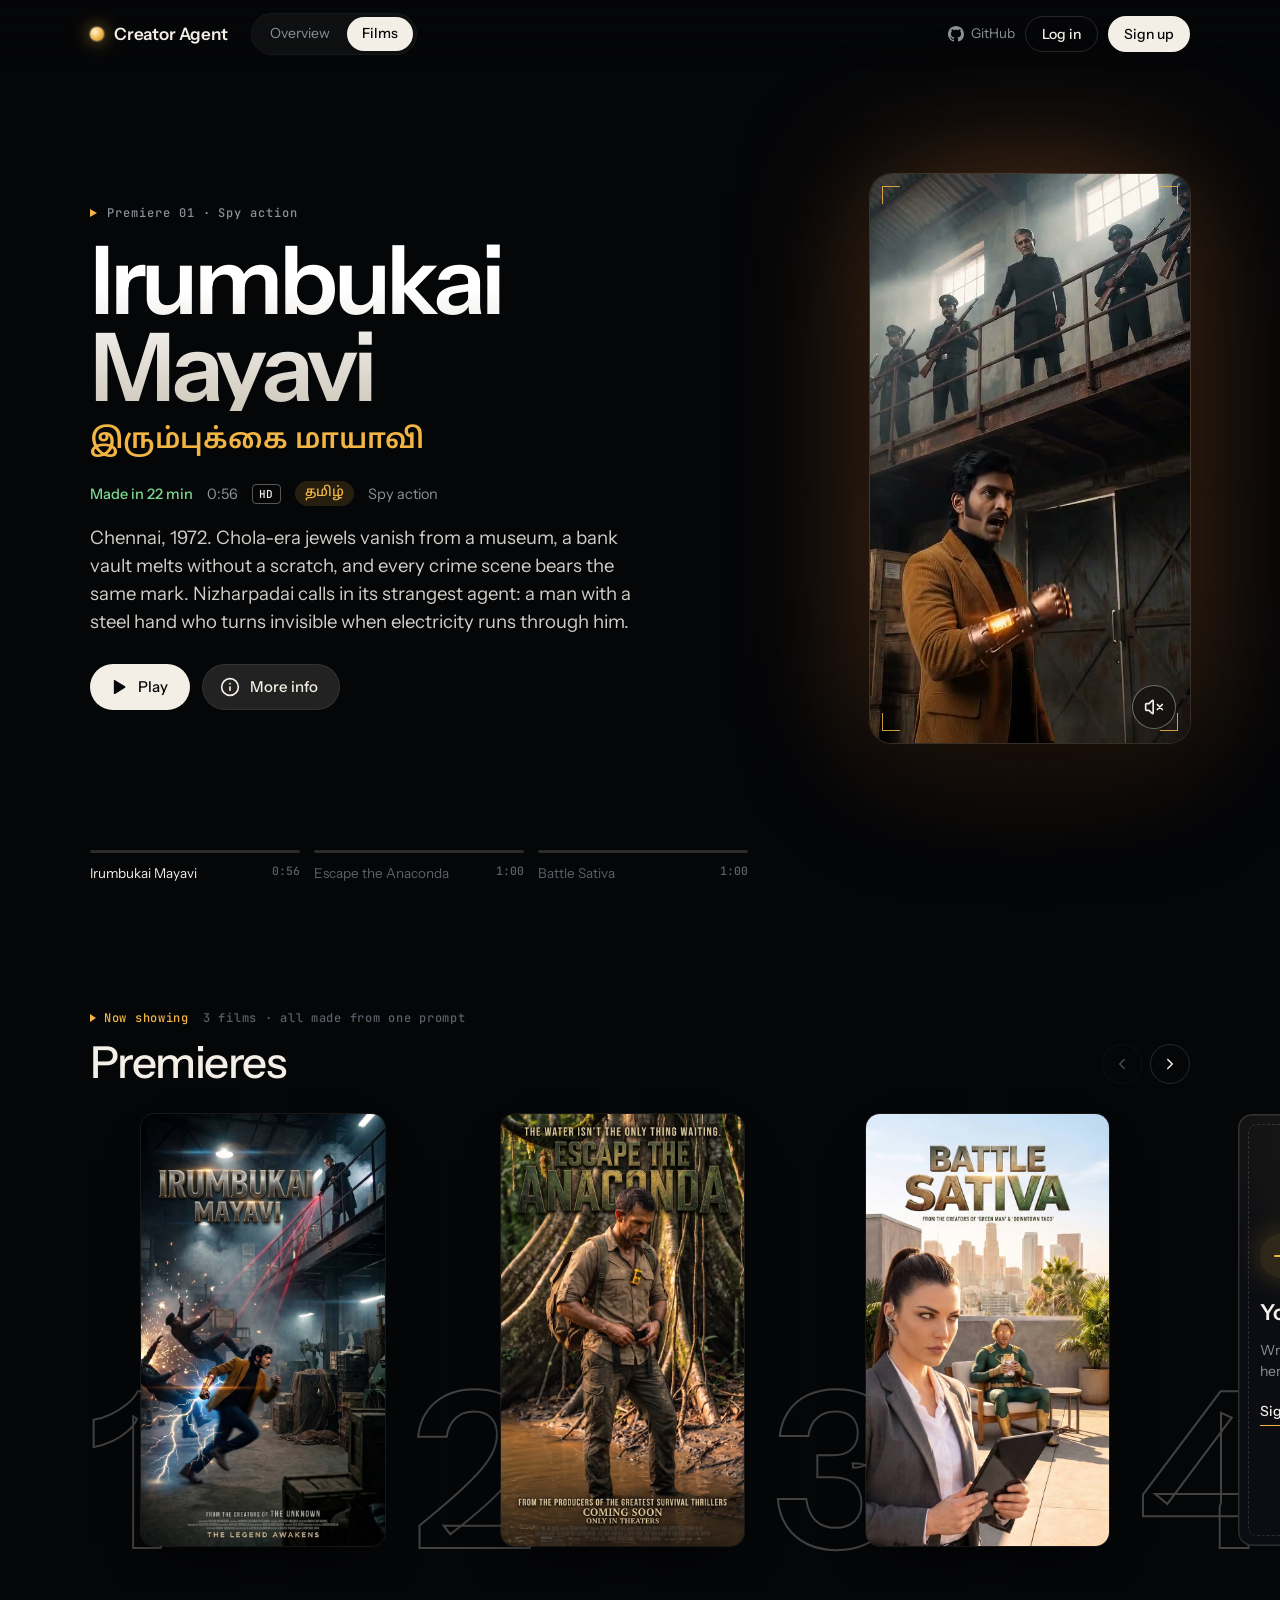
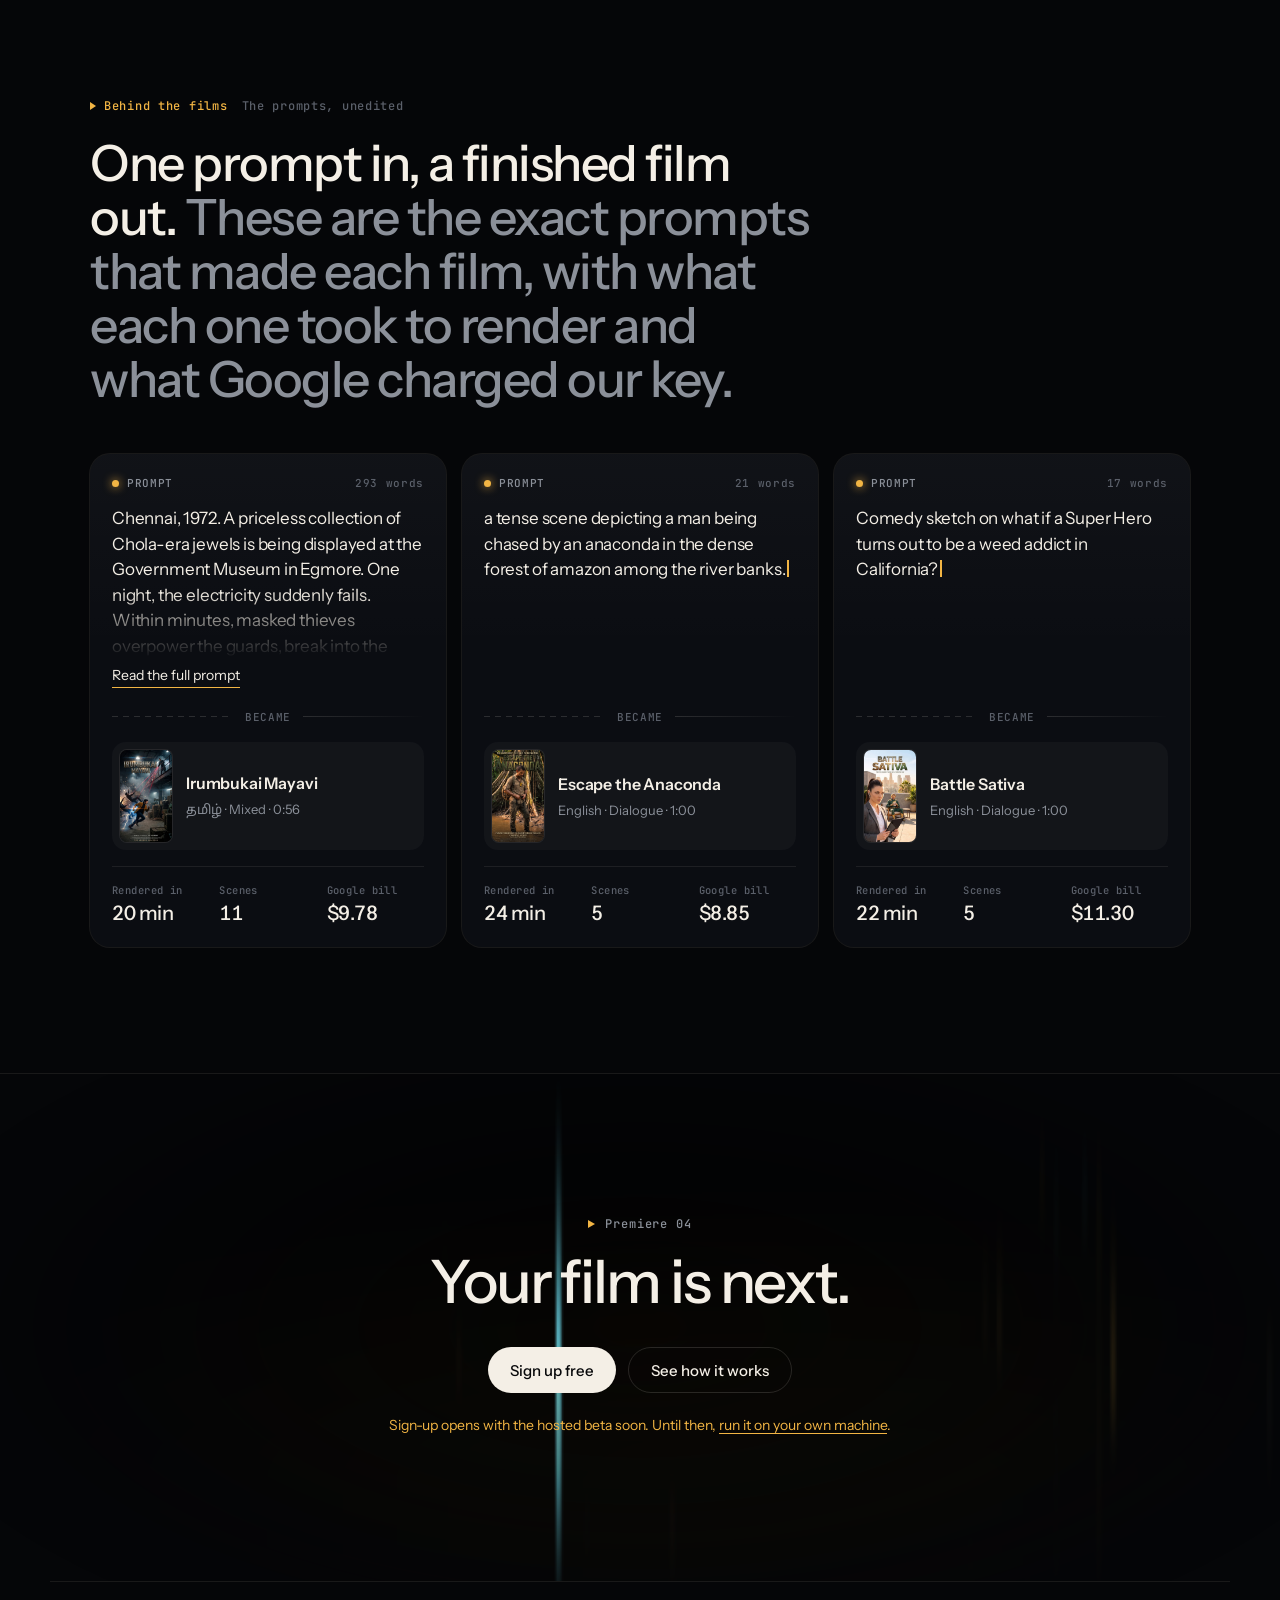
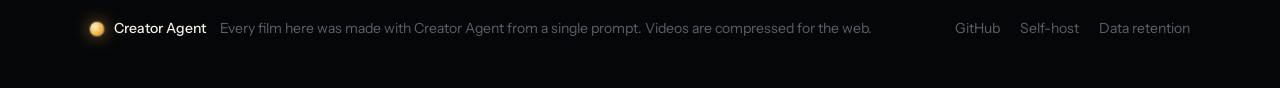
==== site/films.html @ b2d5338d "Homepage: Films tab showcasing three sample films A streaming-style films.html next to the overview," ====
<!doctype html>
<html lang="en">
<head>
  <meta charset="utf-8">
  <meta name="viewport" content="width=device-width, initial-scale=1">
  <title>Films · Creator Agent</title>
  <meta name="description" content="Short films made with Creator Agent: a Tamil spy action short, a superhero comedy and a survival thriller, each made from one prompt.">
  <meta property="og:title" content="Films made with Creator Agent">
  <meta property="og:description" content="Three vertical short films, each made from one prompt: spoken dialogue, an original score, in English or Tamil.">
  <meta property="og:image" content="films/og.jpg">
  <meta property="og:type" content="website">
  <meta name="twitter:card" content="summary_large_image">
  <meta name="theme-color" content="#050608">
  <link rel="icon" href="favicon.svg" type="image/svg+xml">
  <link rel="preconnect" href="https://fonts.googleapis.com">
  <link rel="preconnect" href="https://fonts.gstatic.com" crossorigin>
  <link href="https://fonts.googleapis.com/css2?family=Instrument+Sans:wght@400;500;600&family=JetBrains+Mono:wght@400;500&family=Noto+Sans+Tamil:wght@500;600&display=swap" rel="stylesheet">
  <link rel="preload" as="image" href="films/irumbukai-mayavi/frame.jpg">
  <link rel="stylesheet" href="styles.css">
  <link rel="stylesheet" href="films.css">
  <script src="config.js"></script>
  <script src="main.js" defer></script>
  <script src="films.js" defer></script>
</head>
<body class="is-films">
  <a class="skip" href="#main">Skip to content</a>

  <header class="nav" data-nav>
    <div class="nav__inner">
      <a class="brand" href="index.html" aria-label="Creator Agent home">
        <span class="brand__bulb" aria-hidden="true"></span>
        Creator Agent
      </a>
      <nav class="tabs" aria-label="Pages">
        <a href="index.html">Overview</a>
        <a href="films.html" aria-current="page">Films</a>
      </nav>
      <div class="nav__actions">
        <a class="star" href="https://github.com/Adithya-nat/creator-agent" data-star>
          <svg viewBox="0 0 16 16" aria-hidden="true"><path d="M8 0C3.58 0 0 3.58 0 8c0 3.54 2.29 6.53 5.47 7.59.4.07.55-.17.55-.38 0-.19-.01-.82-.01-1.49-2.01.37-2.53-.49-2.69-.94-.09-.23-.48-.94-.82-1.13-.28-.15-.68-.52-.01-.53.63-.01 1.08.58 1.23.82.72 1.21 1.87.87 2.33.66.07-.52.28-.87.51-1.07-1.78-.2-3.64-.89-3.64-3.95 0-.87.31-1.59.82-2.15-.08-.2-.36-1.02.08-2.12 0 0 .67-.21 2.2.82.64-.18 1.32-.27 2-.27s1.36.09 2 .27c1.53-1.04 2.2-.82 2.2-.82.44 1.1.16 1.92.08 2.12.51.56.82 1.27.82 2.15 0 3.07-1.87 3.75-3.65 3.95.29.25.54.73.54 1.48 0 1.07-.01 1.93-.01 2.2 0 .21.15.46.55.38A8.01 8.01 0 0 0 16 8c0-4.42-3.58-8-8-8Z"/></svg>
          <span data-star-count>GitHub</span>
        </a>
        <a class="btn btn--ghost btn--sm nav__signin" href="#" data-app-link="/login">Log in</a>
        <a class="btn btn--light btn--sm" href="#" data-app-link="/signup">Sign up</a>
      </div>
    </div>
  </header>

  <main id="main">
    <!-- Billboard: the featured film plays muted; the queue advances when it ends -->
    <h1 class="sr-only">Films made with Creator Agent</h1>
    <section class="bb" data-billboard aria-label="Featured film">
      <canvas class="bb__ambient" data-ambient aria-hidden="true"></canvas>
      <div class="bb__inner">
        <div class="bb__copy" data-bb-copy></div>
        <div class="bb__stage">
          <div class="bb__screen">
            <video class="bb__video" data-bb-video muted playsinline preload="auto" aria-hidden="true"></video>
            <button class="bb__hit" type="button" data-bb-open aria-label="Play the featured film"></button>
            <span class="gate__corner gate__corner--tl"></span><span class="gate__corner gate__corner--tr"></span>
            <span class="gate__corner gate__corner--bl"></span><span class="gate__corner gate__corner--br"></span>
            <button class="round bb__mute" type="button" data-bb-mute aria-label="Turn sound on"></button>
          </div>
        </div>
      </div>
      <div class="bb__queue" data-bb-queue role="tablist" aria-label="Featured films"></div>
    </section>

    <!-- Premieres: numbered poster row -->
    <section class="row" aria-labelledby="row-premieres">
      <div class="row__head">
        <p class="reel__mark"><span class="reel__no">Now showing</span><span class="reel__tc" data-film-count></span></p>
        <h2 class="row__title" id="row-premieres">Premieres</h2>
        <div class="row__nav">
          <button class="row__arrow" type="button" data-row-prev aria-label="Scroll back"></button>
          <button class="row__arrow" type="button" data-row-next aria-label="Scroll forward"></button>
        </div>
      </div>
      <ol class="row__track" data-row>
        <li class="slot slot--yours">
          <span class="slot__n" aria-hidden="true">4</span>
          <a class="card card--yours" href="#" data-app-link="/signup">
            <span class="yours__plus" aria-hidden="true"></span>
            <b>Your film</b>
            <span class="yours__line">Write one line. We'll premiere it here next.<span class="caret" aria-hidden="true"></span></span>
            <span class="yours__cta">Sign up free</span>
          </a>
        </li>
      </ol>
    </section>

    <!-- The prompt behind each film -->
    <section class="lines" aria-labelledby="lines-title">
      <div class="lines__head">
        <p class="reel__mark"><span class="reel__no">Behind the films</span><span class="reel__tc">The prompts, unedited</span></p>
        <h2 class="lit" id="lines-title" data-lit>One prompt in, a finished film out. <span>These are the exact prompts that made each film, with what each one took to render and what Google charged our key.</span></h2>
      </div>
      <div class="lines__grid" data-lines></div>
    </section>

    <section class="finale">
      <canvas class="finale__beam" data-beam="soft" aria-hidden="true"></canvas>
      <p class="cue finale__cue"><span class="cue__tri" aria-hidden="true"></span>Premiere 04</p>
      <h2>Your film is next.</h2>
      <div class="hero__ctas">
        <a class="btn btn--light" href="#" data-app-link="/signup">Sign up free</a>
        <a class="btn btn--ghost" href="index.html#how">See how it works</a>
      </div>
      <p class="hero__soon" id="beta-soon" data-soon hidden>Sign-up opens with the hosted beta soon. Until then, <a href="https://github.com/Adithya-nat/creator-agent#run-it-yourself">run it on your own machine</a>.</p>
    </section>

    <noscript>
      <ul class="noscript-films">
        <li><a href="films/irumbukai-mayavi/film.mp4">Irumbukai Mayavi (Tamil)</a></li>
        <li><a href="films/escape-the-anaconda/film.mp4">Escape the Anaconda</a></li>
        <li><a href="films/battle-sativa/film.mp4">Battle Sativa</a></li>
      </ul>
    </noscript>
  </main>

  <footer class="foot">
    <p><span class="brand__bulb" aria-hidden="true"></span>Creator Agent</p>
    <p>Every film here was made with Creator Agent from a single prompt. Videos are compressed for the web.</p>
    <nav aria-label="Footer"><a href="https://github.com/Adithya-nat/creator-agent">GitHub</a><a href="https://github.com/Adithya-nat/creator-agent/blob/main/DEPLOY.md">Self-host</a><a href="index.html#retention">Data retention</a></nav>
  </footer>

  <!-- More info -->
  <dialog class="info" data-info aria-labelledby="info-title">
    <button class="round info__close" type="button" data-info-close aria-label="Close"></button>
    <div class="info__media">
      <video class="info__video" data-info-video muted loop playsinline preload="none" aria-hidden="true"></video>
      <button class="round info__mute" type="button" data-info-mute aria-label="Turn sound on"></button>
    </div>
    <div class="info__body" data-info-body></div>
  </dialog>

  <!-- Theater -->
  <dialog class="theater" data-theater aria-label="Film player">
    <canvas class="theater__ambient" data-theater-ambient aria-hidden="true"></canvas>
    <video class="theater__video" data-theater-video playsinline preload="auto"></video>
    <div class="theater__flash" data-theater-flash aria-hidden="true"></div>
    <div class="theater__top">
      <button class="round round--ghost" type="button" data-theater-close aria-label="Back to films"></button>
      <p class="theater__name"><b data-theater-title></b><span data-theater-meta></span></p>
    </div>
    <div class="theater__bar">
      <div class="scrub" data-scrub>
        <div class="scrub__rail"><span class="scrub__buf" data-scrub-buf></span><span class="scrub__fill" data-scrub-fill></span><span class="scrub__knob" data-scrub-knob></span></div>
        <input class="scrub__input" data-scrub-input type="range" min="0" max="1000" step="1" value="0" aria-label="Seek">
      </div>
      <div class="theater__controls">
        <button class="ctl" type="button" data-ctl="play" aria-label="Pause"></button>
        <button class="ctl" type="button" data-ctl="back" aria-label="Back 10 seconds"></button>
        <button class="ctl" type="button" data-ctl="fwd" aria-label="Forward 10 seconds"></button>
        <button class="ctl" type="button" data-ctl="mute" aria-label="Mute"></button>
        <span class="theater__time" data-theater-time>0:00 / 0:00</span>
        <button class="ctl ctl--end" type="button" data-ctl="full" aria-label="Full screen"></button>
      </div>
    </div>
    <div class="next" data-next hidden>
      <p class="next__label">Up next in <span data-next-count>6</span></p>
      <button class="next__card" type="button" data-next-go>
        <img alt="" data-next-img>
        <span><b data-next-title></b><i data-next-meta></i></span>
      </button>
      <button class="next__cancel" type="button" data-next-cancel>Stay here</button>
    </div>
  </dialog>
</body>
</html>
---- site/styles.css ----
:root {
  --void: #050608;
  --void-2: #0b0d12;
  --celluloid: #f4efe6;
  --grain: #8b9099;
  --grain-2: #5b606a;
  --tungsten: #f2b544;
  --leak: #6ee7f9;
  --ok: #7bd88f;
  --hair: rgba(244, 239, 230, 0.08);
  --hair-2: rgba(244, 239, 230, 0.14);
  --sans: "Instrument Sans", system-ui, sans-serif;
  --mono: "JetBrains Mono", ui-monospace, monospace;
  --tamil: "Noto Sans Tamil", var(--sans);
  --wrap: 1180px;
  --gutter: clamp(16px, 4vw, 40px);
  --ease: cubic-bezier(0.2, 0, 0, 1);
  color-scheme: dark;
}

*, *::before, *::after { box-sizing: border-box; }
[hidden] { display: none !important; }
html { scroll-behavior: smooth; -webkit-text-size-adjust: 100%; }
body {
  margin: 0;
  background: var(--void);
  color: var(--celluloid);
  font: 400 16px/1.55 var(--sans);
  -webkit-font-smoothing: antialiased;
  overflow-x: hidden;
}
a { color: inherit; text-decoration: none; }
h1, h2, h3, p, ul, ol, dl, dd, figure { margin: 0; padding: 0; }
ul, ol { list-style: none; }
code { font: 0.9em var(--mono); color: var(--celluloid); }
.ta { font-family: var(--tamil); }
:focus-visible { outline: 2px solid var(--tungsten); outline-offset: 3px; border-radius: 6px; }

.sr-only { position: absolute; width: 1px; height: 1px; overflow: hidden; clip-path: inset(50%); white-space: nowrap; }
@view-transition { navigation: auto; }
::view-transition-old(root), ::view-transition-new(root) { animation-duration: 0.35s; }

.skip { position: absolute; left: -999px; top: 8px; z-index: 100; background: var(--celluloid); color: var(--void); padding: 8px 12px; border-radius: 8px; }
.skip:focus { left: 8px; }

/* ---------- ribbon + nav ---------- */
.ribbon {
  position: relative;
  overflow: hidden;
  border-bottom: 1px solid var(--hair);
  text-align: center;
  font-size: 13px;
  padding: 9px var(--gutter);
  color: var(--celluloid);
}
.ribbon__grain {
  position: absolute; inset: 0; z-index: -1; opacity: 0.55;
  background:
    radial-gradient(circle at 1px 1px, rgba(242, 181, 68, 0.55) 1px, transparent 1.2px) 0 0 / 6px 6px;
  mask-image: linear-gradient(90deg, black, transparent 22%, transparent 78%, black);
}
.ribbon a:hover { color: var(--tungsten); }

.nav { position: sticky; top: 0; z-index: 50; transition: background 0.3s var(--ease), border-color 0.3s; border-bottom: 1px solid transparent; }
.nav.is-scrolled { background: rgba(5, 6, 8, 0.72); backdrop-filter: blur(14px) saturate(1.4); border-color: var(--hair); }
.nav__inner { max-width: var(--wrap); margin: 0 auto; padding: 14px var(--gutter); display: flex; align-items: center; gap: 24px; }
.brand { white-space: nowrap; display: inline-flex; align-items: center; gap: 10px; font-weight: 600; letter-spacing: -0.01em; font-size: 17px; }
.brand__bulb {
  width: 14px; height: 14px; border-radius: 50%;
  background: radial-gradient(circle at 35% 35%, #fff4d6, var(--tungsten) 55%, #b9791c);
  box-shadow: 0 0 18px rgba(242, 181, 68, 0.75), 0 0 2px #fff;
  display: inline-block;
}
/* page tabs: Overview / Films */
.tabs { display: flex; gap: 2px; padding: 3px; border-radius: 999px; background: rgba(244, 239, 230, 0.04); box-shadow: 0 0 0 1px var(--hair); }
.tabs a { position: relative; display: inline-flex; align-items: center; gap: 7px; padding: 6px 15px; border-radius: 999px; font-size: 14px; color: var(--grain); transition: color 0.2s, background 0.2s; }
.tabs a:hover { color: var(--celluloid); }
.tabs a[aria-current="page"] { color: #07080a; background: var(--celluloid); font-weight: 500; view-transition-name: tab-current; }
.tabs__dot { width: 6px; height: 6px; border-radius: 50%; background: var(--tungsten); box-shadow: 0 0 8px var(--tungsten); animation: pulse 2.2s var(--ease) infinite; }
::view-transition-group(tab-current) { animation-duration: 0.45s; animation-timing-function: var(--ease); }
@media (max-width: 719px) {
  .nav__inner { flex-wrap: wrap; row-gap: 10px; }
  .tabs { order: 3; width: 100%; }
  .tabs a { flex: 1; justify-content: center; }
}
.nav__links { display: none; gap: 26px; font-size: 14.5px; color: var(--grain); }
.nav__links a:hover { color: var(--celluloid); }
.nav__actions { margin-left: auto; display: flex; align-items: center; gap: 10px; }
.star { display: none; align-items: center; gap: 7px; font-size: 13.5px; color: var(--grain); }
.star svg { width: 16px; height: 16px; fill: currentColor; }
.star:hover { color: var(--celluloid); }


.btn {
  display: inline-flex; align-items: center; justify-content: center;
  min-height: 46px; padding: 0 22px; border-radius: 999px;
  font: 500 15px var(--sans); white-space: nowrap;
  transition: transform 0.15s var(--ease), background 0.2s, border-color 0.2s, color 0.2s;
}
.btn:active { transform: scale(0.97); }
.btn--sm { min-height: 36px; padding: 0 16px; font-size: 14px; }
.btn--light { background: var(--celluloid); color: #07080a; }
.btn--light:hover { background: #fff; }
.nav .nav__signin { border-color: transparent; padding: 0 10px; }
.btn--ghost { border: 1px solid var(--hair-2); color: var(--celluloid); }
.btn--ghost:hover { border-color: rgba(244, 239, 230, 0.35); background: rgba(244, 239, 230, 0.04); }

/* ---------- hero ---------- */
.hero { position: relative; isolation: isolate; overflow: hidden; }
.hero__beam, .finale__beam { position: absolute; inset: 0; width: 100%; height: 100%; z-index: -1; display: block; }
.hero__beam { mask-image: linear-gradient(to bottom, black 70%, transparent); }
.hero__inner {
  max-width: var(--wrap); margin: 0 auto;
  padding: clamp(56px, 12vh, 140px) var(--gutter) clamp(56px, 10vh, 110px);
  display: grid; gap: 56px; align-items: center;
}
.cue { display: flex; align-items: center; gap: 10px; font: 500 12px/1 var(--mono); letter-spacing: 0.08em; color: var(--grain); }
.cue__tri { width: 0; height: 0; border-left: 7px solid var(--tungsten); border-top: 4.5px solid transparent; border-bottom: 4.5px solid transparent; }
.hero__title {
  margin-top: 22px;
  font-weight: 500;
  font-size: clamp(38px, 6.2vw, 74px);
  line-height: 1.02;
  letter-spacing: -0.035em;
  max-width: 15ch;
  text-wrap: balance;
}
.hero__title .dim {
  display: block; margin-top: 18px;
  font-size: clamp(18px, 1.9vw, 23px); line-height: 1.4; letter-spacing: -0.01em;
  color: var(--grain); max-width: 46ch; font-weight: 400; text-wrap: pretty;
}
.hero__ctas { margin-top: 34px; display: flex; flex-wrap: wrap; gap: 12px; }
.hero__meta { margin-top: 26px; font-size: 14px; color: var(--grain-2); }
.hero__soon { margin-top: 10px; font-size: 14px; color: var(--tungsten); scroll-margin-top: 140px; border-radius: 8px; }
.hero__soon a { text-decoration: underline; text-underline-offset: 3px; }
.hero__soon.flash { animation: flash 1.6s var(--ease); }
@keyframes flash { 0%, 40% { background: rgba(242, 181, 68, 0.16); box-shadow: 0 0 0 6px rgba(242, 181, 68, 0.16); } 100% { background: transparent; box-shadow: 0 0 0 6px transparent; } }

/* the gate: a 9:16 projector aperture */
.gate { justify-self: center; width: min(300px, 78vw); }
.gate__frame {
  position: relative; aspect-ratio: 9 / 16;
  border-radius: 22px;
  background: linear-gradient(180deg, rgba(11, 13, 18, 0.65), rgba(5, 6, 8, 0.92));
  box-shadow: 0 0 0 1px var(--hair-2), 0 40px 120px -30px rgba(242, 181, 68, 0.35), inset 0 0 60px rgba(110, 231, 249, 0.04);
  backdrop-filter: blur(6px);
  overflow: hidden;
}
.gate__corner { position: absolute; width: 18px; height: 18px; border-color: var(--tungsten); border-style: solid; opacity: 0.85; }
.gate__corner--tl { top: 12px; left: 12px; border-width: 1.5px 0 0 1.5px; }
.gate__corner--tr { top: 12px; right: 12px; border-width: 1.5px 1.5px 0 0; }
.gate__corner--bl { bottom: 12px; left: 12px; border-width: 0 0 1.5px 1.5px; }
.gate__corner--br { bottom: 12px; right: 12px; border-width: 0 1.5px 1.5px 0; }
.gate__hud { position: absolute; top: 18px; left: 0; right: 0; display: flex; justify-content: center; align-items: center; gap: 8px; font: 500 11px var(--mono); color: var(--grain); letter-spacing: 0.04em; }
.rec { width: 7px; height: 7px; border-radius: 50%; background: #ff5a5a; box-shadow: 0 0 10px #ff5a5a; animation: blink 1.4s steps(2) infinite; }
.gate__screen { position: absolute; inset: 52px 22px 26px; }
.gate__step { position: absolute; inset: 0; opacity: 0; transform: translateY(8px); transition: opacity 0.6s var(--ease), transform 0.6s var(--ease); pointer-events: none; }
.gate__step.is-on { opacity: 1; transform: none; }
.gate__label { font: 500 11px var(--mono); color: var(--grain-2); letter-spacing: 0.06em; }
.gate__prompt { margin-top: 12px; font-size: 22px; line-height: 1.25; letter-spacing: -0.02em; min-height: 4em; }
.caret { display: inline-block; width: 2px; height: 1em; background: var(--tungsten); vertical-align: -0.12em; margin-left: 2px; animation: blink 1s steps(2) infinite; }
.gate__step--crew { display: flex; flex-direction: column; justify-content: center; gap: 14px; }
.gate__step--crew li {
  display: flex; align-items: center; gap: 12px; font-size: 15px; color: var(--grain-2);
  transition: color 0.4s;
}
.gate__step--crew li::before {
  content: ""; width: 16px; height: 16px; border-radius: 50%; flex: none;
  border: 1.5px solid var(--grain-2); transition: all 0.35s var(--ease);
}
.gate__step--crew li.is-run { color: var(--celluloid); }
.gate__step--crew li.is-run::before { border-color: var(--tungsten); border-top-color: transparent; animation: spin 0.9s linear infinite; }
.gate__step--crew li.is-done { color: var(--grain); }
.gate__step--crew li.is-done::before { background: var(--ok); border-color: var(--ok); box-shadow: inset 0 0 0 3px #0b0d12; }
.gate__step--crew li span { font: 500 11px var(--mono); color: var(--tungsten); }
.gate__step--ready { display: flex; flex-direction: column; justify-content: flex-end; }
.play { position: absolute; top: 34%; left: 50%; translate: -50% -50%; width: 64px; height: 64px; border-radius: 50%; background: rgba(244, 239, 230, 0.1); box-shadow: 0 0 0 1px var(--hair-2), 0 0 50px rgba(242, 181, 68, 0.35); display: grid; place-items: center; }
.play span { width: 0; height: 0; border-left: 16px solid var(--celluloid); border-top: 10px solid transparent; border-bottom: 10px solid transparent; margin-left: 4px; }
.gate__title { font-size: 19px; font-weight: 500; letter-spacing: -0.02em; }
.gate__sub { font: 500 11px var(--mono); color: var(--ok); margin-top: 6px; }
.gate__line { margin-top: 16px; padding: 8px 10px; border-radius: 10px; background: rgba(0, 0, 0, 0.45); font-size: 13px; color: var(--celluloid); }
.gate__line b { color: var(--tungsten); font-weight: 600; margin-right: 6px; }
.gate__cap { margin-top: 16px; text-align: center; font-size: 13px; color: var(--grain-2); }

/* ---------- ticker ---------- */
.ticker { border-block: 1px solid var(--hair); overflow: hidden; mask-image: linear-gradient(90deg, transparent, black 10%, black 90%, transparent); }
.ticker__track { display: flex; width: max-content; gap: 56px; padding: 22px 28px; animation: marquee 48s linear infinite; }
.ticker__track span { font-size: 17px; color: var(--grain); white-space: nowrap; letter-spacing: -0.01em; }
.ticker__track span::before { content: ""; display: inline-block; width: 6px; height: 6px; margin-right: 18px; border-radius: 50%; background: var(--grain-2); vertical-align: middle; }
.ticker:hover .ticker__track { animation-play-state: paused; }

/* ---------- reels ---------- */
.reel { max-width: var(--wrap); margin: 0 auto; padding: clamp(80px, 14vh, 150px) var(--gutter) 0; }
.reel__mark { display: flex; align-items: baseline; gap: 14px; font: 500 12px var(--mono); letter-spacing: 0.06em; }
.reel__no { color: var(--tungsten); }
.reel__no::before { content: ""; display: inline-block; margin-right: 8px; border-left: 6px solid var(--tungsten); border-top: 4px solid transparent; border-bottom: 4px solid transparent; }
.reel__tc { color: var(--grain-2); }
.lit {
  margin-top: 22px;
  font-weight: 500; font-size: clamp(30px, 4.2vw, 50px); line-height: 1.08; letter-spacing: -0.03em;
  max-width: 24ch; text-wrap: balance;
}
.lit > span { color: #3f434b; }
.lit .w { transition: color 0.5s var(--ease); }
.lit .w.on { color: var(--grain); }
.reel--split { display: grid; gap: 56px; align-items: center; }

/* shots: a horizontal strip on desktop, a swipe row on phones */
.shots {
  margin-top: 56px; display: grid; grid-auto-flow: column; grid-auto-columns: minmax(260px, 78%);
  gap: 14px; overflow-x: auto; scroll-snap-type: x mandatory; padding-bottom: 8px;
  scrollbar-width: none;
}
.shots::-webkit-scrollbar { display: none; }
.shot { scroll-snap-align: start; display: flex; flex-direction: column; }
.shot h3 { font-size: 17px; font-weight: 500; letter-spacing: -0.01em; display: flex; gap: 10px; align-items: baseline; }
.shot__n { font: 500 11px var(--mono); color: var(--grain-2); }
.shot > p { margin-top: 8px; font-size: 14.5px; color: var(--grain); min-height: 4.6em; }
.pane {
  margin-top: 18px; position: relative; flex: 1; min-height: 220px;
  border-radius: 14px; background: var(--void-2); box-shadow: 0 0 0 1px var(--hair);
  padding: 18px; overflow: hidden; font-size: 13px;
}
.pane::after { content: ""; position: absolute; inset: 0; pointer-events: none; background: linear-gradient(180deg, transparent 60%, rgba(5, 6, 8, 0.5)); }
.pane--brief dl { display: grid; gap: 14px; }
.pane--brief dt { font: 500 10.5px var(--mono); color: var(--grain-2); letter-spacing: 0.06em; }
.pane--brief dd { margin-top: 4px; color: var(--celluloid); min-height: 1.4em; }
.pane--brief dd.typing::after { content: ""; display: inline-block; width: 1.5px; height: 1em; background: var(--tungsten); vertical-align: -0.15em; margin-left: 2px; animation: blink 1s steps(2) infinite; }
.pane--script { display: flex; flex-direction: column; gap: 12px; }
.ln { opacity: 0; transform: translateY(6px); transition: opacity 0.5s var(--ease), transform 0.5s var(--ease); line-height: 1.45; }
.ln b { display: block; font: 500 10.5px var(--mono); color: var(--tungsten); letter-spacing: 0.05em; margin-bottom: 2px; }
.ln.ta b { font-family: var(--tamil); letter-spacing: 0; }
.ln.on { opacity: 1; transform: none; }
.pane--cast { display: grid; gap: 10px; }
.chip-card {
  display: grid; grid-template-columns: 34px 1fr; grid-template-rows: auto auto; column-gap: 12px; align-items: center;
  padding: 10px; border-radius: 12px; background: rgba(244, 239, 230, 0.03); box-shadow: 0 0 0 1px var(--hair);
  opacity: 0; transform: translateX(-14px) rotate(-2deg);
  transition: opacity 0.5s var(--ease) calc(var(--d) * 0.18s), transform 0.6s var(--ease) calc(var(--d) * 0.18s);
}
.is-live .chip-card { opacity: 1; transform: none; }
.chip-card .mono { grid-row: span 2; width: 34px; height: 34px; border-radius: 10px; display: grid; place-items: center; font-weight: 600; color: var(--void); background: linear-gradient(135deg, var(--tungsten), #ffdca0); }
.chip-card:nth-child(2) .mono { background: linear-gradient(135deg, var(--leak), #c9f6ff); }
.chip-card:nth-child(3) .mono { background: linear-gradient(135deg, #b9bec8, #f4efe6); }
.chip-card b { font-weight: 500; }
.chip-card i { font-style: normal; font-size: 12px; color: var(--grain); }
.pane__status { display: flex; align-items: center; gap: 8px; font: 500 11px var(--mono); color: var(--grain); }
.dot { width: 7px; height: 7px; border-radius: 50%; background: var(--tungsten); box-shadow: 0 0 10px var(--tungsten); animation: blink 1.2s steps(2) infinite; }
.cells { margin-top: 14px; display: grid; grid-template-columns: repeat(8, 1fr); gap: 4px; }
.cells i { aspect-ratio: 9 / 16; border-radius: 2px; background: rgba(244, 239, 230, 0.06); transition: background 0.35s; }
.cells i.on { background: color-mix(in oklab, var(--tungsten) 75%, transparent); box-shadow: 0 0 8px rgba(242, 181, 68, 0.35); }
.cells i.on:nth-child(3n) { background: color-mix(in oklab, var(--leak) 60%, transparent); box-shadow: 0 0 8px rgba(110, 231, 249, 0.3); }
.pane--cut { display: flex; flex-direction: column; justify-content: center; gap: 18px; }
.wave { height: 90px; display: flex; align-items: center; gap: 3px; }
.wave i { flex: 1; border-radius: 2px; background: linear-gradient(to top, var(--tungsten), #ffe2a8); height: 20%; transform-origin: center; animation: wave 1.6s ease-in-out infinite; animation-play-state: paused; animation-delay: calc(var(--i) * -0.09s); }
.is-live .wave i { animation-play-state: running; }
.timeline { position: relative; height: 26px; border-radius: 6px; background: repeating-linear-gradient(90deg, rgba(244, 239, 230, 0.07) 0 30%, rgba(110, 231, 249, 0.12) 30% 31%, rgba(244, 239, 230, 0.05) 31% 64%, rgba(110, 231, 249, 0.12) 64% 65%, rgba(244, 239, 230, 0.08) 65%); }
.timeline .cut { position: absolute; top: -4px; bottom: -4px; left: var(--x); width: 1.5px; background: var(--leak); }
.timeline .head { position: absolute; top: -8px; bottom: -8px; width: 2px; background: var(--celluloid); box-shadow: 0 0 10px #fff; left: 0; animation: playhead 5s linear infinite; animation-play-state: paused; }
.is-live .timeline .head { animation-play-state: running; }

.facts { margin-top: 30px; display: grid; gap: 14px; max-width: 52ch; color: var(--grain); }
.facts li { padding-left: 18px; position: relative; }
.facts li::before { content: ""; position: absolute; left: 0; top: 0.62em; width: 6px; height: 6px; border-radius: 50%; background: var(--tungsten); }
.facts b { color: var(--celluloid); font-weight: 500; }
.link { display: inline-block; margin-top: 26px; color: var(--celluloid); border-bottom: 1px solid var(--tungsten); padding-bottom: 2px; }
.link:hover { color: var(--tungsten); }

.keybox {
  border-radius: 20px; padding: 26px; background: var(--void-2);
  box-shadow: 0 0 0 1px var(--hair-2), 0 30px 90px -40px rgba(110, 231, 249, 0.35);
}
.keybox__title { font-weight: 500; }
.keybox__field { margin-top: 16px; height: 48px; border-radius: 999px; border: 1px solid var(--hair-2); display: flex; align-items: center; padding: 0 18px; font: 14px var(--mono); color: var(--celluloid); overflow: hidden; white-space: nowrap; }
.keybox__lock { margin-top: 14px; display: flex; align-items: center; gap: 10px; font-size: 14px; color: var(--grain); }
.lock { position: relative; width: 14px; height: 11px; border-radius: 3px; background: var(--grain-2); transition: background 0.3s; margin-top: 4px; }
.lock::before { content: ""; position: absolute; left: 2.5px; bottom: 8px; width: 9px; height: 8px; border: 2px solid var(--grain-2); border-bottom: 0; border-radius: 6px 6px 0 0; transform: translateY(-3px); transition: transform 0.35s var(--ease), border-color 0.3s; }
.lock.shut { background: var(--ok); }
.lock.shut::before { transform: none; border-color: var(--ok); }
.keybox__checks { margin-top: 20px; display: grid; grid-template-columns: 1fr 1fr; gap: 10px 18px; font-size: 14px; color: var(--grain-2); }
.keybox__checks li { display: flex; align-items: center; gap: 8px; transition: color 0.3s; }
.keybox__checks li::before { content: ""; width: 14px; height: 14px; border-radius: 50%; border: 1.5px solid var(--grain-2); transition: all 0.3s var(--ease); }
.keybox__checks li.on { color: var(--celluloid); }
.keybox__checks li.on::before { background: var(--ok); border-color: var(--ok); box-shadow: inset 0 0 0 3px var(--void-2); }
.keybox__ok { margin-top: 20px; font-size: 14px; color: var(--ok); opacity: 0; transition: opacity 0.4s; }
.keybox__ok.on { opacity: 1; }

.clock { position: relative; justify-self: center; width: min(340px, 80vw); aspect-ratio: 1; }
.clock::before { content: ""; position: absolute; inset: 6%; border-radius: 50%; background: radial-gradient(circle, transparent 58%, rgba(242, 181, 68, 0.16) 66%, transparent 74%); }
.clock svg { width: 100%; height: 100%; transform: rotate(-90deg); }
.clock__track { fill: none; stroke: var(--hair-2); stroke-width: 2; }
.clock__arc { fill: none; stroke: var(--tungsten); stroke-width: 3; stroke-linecap: round; stroke-dasharray: 553; stroke-dashoffset: 0; transition: stroke-dashoffset 1s linear; }
.clock__read { position: absolute; inset: 0; display: grid; place-content: center; text-align: center; }
.clock__time { font: 500 clamp(30px, 4vw, 44px) var(--mono); letter-spacing: -0.02em; font-variant-numeric: tabular-nums; }
.clock__label { margin-top: 6px; font-size: 13px; color: var(--grain); }
.ledger { margin-top: 34px; display: grid; gap: 26px; }
.ledger h3 { font-size: 14px; font-weight: 500; color: var(--celluloid); }
.ledger ul { margin-top: 10px; display: grid; gap: 6px; color: var(--grain); font-size: 15px; }
.ledger__gone li::before { content: ""; display: inline-block; width: 10px; height: 1.5px; background: #ff7a7a; margin-right: 10px; vertical-align: middle; }
.ledger__kept li::before { content: ""; display: inline-block; width: 6px; height: 6px; border-radius: 50%; background: var(--grain); margin-right: 12px; vertical-align: middle; }

.repos { margin-top: 30px; display: grid; gap: 10px; max-width: 520px; }
.repos a { display: flex; justify-content: space-between; gap: 16px; padding: 14px 18px; border-radius: 14px; box-shadow: 0 0 0 1px var(--hair); transition: box-shadow 0.2s, background 0.2s; }
.repos a:hover { box-shadow: 0 0 0 1px rgba(242, 181, 68, 0.5); background: rgba(242, 181, 68, 0.03); }
.repos b { font: 500 14px var(--mono); }
.repos span { font-size: 14px; color: var(--grain); text-align: right; }
.term { border-radius: 16px; background: #08090c; box-shadow: 0 0 0 1px var(--hair-2); overflow: hidden; min-width: 0; }
.term__bar { display: flex; gap: 7px; padding: 12px 14px; border-bottom: 1px solid var(--hair); }
.term__bar span { width: 10px; height: 10px; border-radius: 50%; background: rgba(244, 239, 230, 0.14); }
.term__body { margin: 0; padding: 20px; min-height: 270px; font: 13px/1.75 var(--mono); color: var(--grain); white-space: pre-wrap; word-break: break-word; }
.term__body .p { color: var(--tungsten); }
.term__body .c { color: var(--celluloid); }
.term__body .ok { color: var(--ok); }

/* ---------- faq + finale + footer ---------- */
.faq { max-width: var(--wrap); margin: 0 auto; padding: clamp(80px, 14vh, 150px) var(--gutter) 0; display: grid; gap: 30px; }
.faq h2 { font-size: clamp(28px, 3.4vw, 40px); font-weight: 500; letter-spacing: -0.03em; }
.faq__list { border-top: 1px solid var(--hair); }
.faq details { border-bottom: 1px solid var(--hair); }
.faq summary { cursor: pointer; list-style: none; padding: 20px 36px 20px 0; position: relative; font-size: 17px; }
.faq summary::-webkit-details-marker { display: none; }
.faq summary::after { content: ""; position: absolute; right: 6px; top: 50%; width: 10px; height: 10px; border-right: 1.5px solid var(--grain); border-bottom: 1.5px solid var(--grain); transform: translateY(-70%) rotate(45deg); transition: transform 0.3s var(--ease); }
.faq details[open] summary::after { transform: translateY(-30%) rotate(-135deg); }
.faq details p { padding: 0 0 22px; color: var(--grain); max-width: 64ch; }

.finale { position: relative; isolation: isolate; overflow: hidden; margin-top: clamp(80px, 14vh, 150px); padding: clamp(90px, 16vh, 170px) var(--gutter); text-align: center; border-top: 1px solid var(--hair); }
.finale__beam { mask-image: radial-gradient(60% 70% at 50% 50%, black, transparent); opacity: 0.8; }
.finale h2 { font-size: clamp(32px, 5vw, 60px); font-weight: 500; letter-spacing: -0.035em; line-height: 1.05; max-width: 18ch; margin: 0 auto; text-wrap: balance; }
.finale .hero__ctas { justify-content: center; }

.foot { max-width: var(--wrap); margin: 0 auto; padding: 36px var(--gutter) 48px; border-top: 1px solid var(--hair); display: grid; gap: 14px; font-size: 14px; color: var(--grain-2); }
.foot p:first-child { display: flex; align-items: center; gap: 10px; color: var(--celluloid); font-weight: 500; }
.foot nav { display: flex; gap: 20px; flex-wrap: wrap; }
.foot nav a:hover { color: var(--celluloid); }

/* ---------- keyframes ---------- */
@keyframes blink { 50% { opacity: 0; } }
@keyframes spin { to { transform: rotate(360deg); } }
@keyframes marquee { to { transform: translateX(-50%); } }
@keyframes wave { 0%, 100% { height: 18%; } 50% { height: var(--h, 70%); } }
@keyframes playhead { to { left: 100%; } }
@keyframes pulse { 50% { opacity: 0.35; transform: scale(0.8); } }

/* ---------- larger screens ---------- */
@media (min-width: 720px) {
  .star { display: inline-flex; }
  .nav .nav__signin { border-color: var(--hair-2); padding: 0 16px; }
  .shots { grid-auto-columns: minmax(260px, 44%); }
  .ledger { grid-template-columns: 1fr 1fr; }
  .foot { grid-template-columns: auto 1fr auto; align-items: center; }
}
@media (min-width: 980px) {
  .hero__inner { grid-template-columns: minmax(0, 1.35fr) minmax(0, 0.65fr); }
  .gate { justify-self: end; }
  .shots { grid-auto-flow: row; grid-template-columns: repeat(5, 1fr); overflow: visible; align-items: start; }
  .shot { transform: translateY(calc(var(--n) * 28px)); }
  .reel--split { grid-template-columns: 1.1fr 0.9fr; gap: 80px; }
  .reel--flip { grid-template-columns: 0.8fr 1.2fr; }
  .faq { grid-template-columns: 0.8fr 1.2fr; }
}

@media (min-width: 1200px) {
  .nav__links { display: flex; }
}

@media (prefers-reduced-motion: reduce) {
  html { scroll-behavior: auto; }
  *, *::before, *::after { animation: none !important; transition: none !important; }
  .chip-card, .ln { opacity: 1; transform: none; }
  .lit > span { color: var(--grain); }
}

/* hero link to the Films tab */
.hero__watch { margin-top: 26px; display: inline-flex; align-items: center; gap: 14px; padding: 8px 18px 8px 8px; border-radius: 16px; box-shadow: 0 0 0 1px var(--hair); transition: box-shadow 0.25s, background 0.25s; }
.hero__watch:hover { box-shadow: 0 0 0 1px rgba(242, 181, 68, 0.5); background: rgba(242, 181, 68, 0.04); }
.hero__watch-posters { display: flex; }
.hero__watch-posters img { width: 30px; aspect-ratio: 9 / 16; object-fit: cover; border-radius: 5px; box-shadow: 0 0 0 1.5px var(--void); transition: transform 0.35s var(--ease); }
.hero__watch-posters img + img { margin-left: -10px; }
.hero__watch:hover img:nth-child(1) { transform: translateX(-4px) rotate(-6deg); }
.hero__watch:hover img:nth-child(3) { transform: translateX(4px) rotate(6deg); }
.hero__watch b { display: block; font-weight: 500; font-size: 15px; }
.hero__watch i { display: block; font-style: normal; font-size: 13px; color: var(--grain); }
---- site/films.css ----
/* Films tab: billboard, poster row, prompts, info dialog and theater */
.is-films { --glow: rgba(242, 181, 68, 0.4); --nav-h: 65px; }
@media (max-width: 719px) { .is-films { --nav-h: 118px; } }
.is-films .nav { background: linear-gradient(rgba(5, 6, 8, 0.75), transparent); }
.is-films .nav.is-scrolled { background: rgba(5, 6, 8, 0.9); }
html.no-scroll { overflow: hidden; }

/* ---------- shared bits ---------- */
.btn--icon { gap: 10px; padding-left: 18px; }
.btn--icon svg { width: 20px; height: 20px; flex: none; }
.btn--glass { background: rgba(244, 239, 230, 0.12); color: var(--celluloid); backdrop-filter: blur(14px); box-shadow: inset 0 0 0 1px rgba(244, 239, 230, 0.08); }
.btn--glass:hover { background: rgba(244, 239, 230, 0.2); }
.round {
  width: 44px; height: 44px; border-radius: 50%; flex: none; display: grid; place-items: center;
  border: 1.5px solid rgba(244, 239, 230, 0.4); background: rgba(5, 6, 8, 0.45); color: var(--celluloid);
  backdrop-filter: blur(10px); cursor: pointer; padding: 0;
  transition: transform 0.15s var(--ease), border-color 0.2s, background 0.2s;
}
.round:hover { border-color: var(--celluloid); background: rgba(5, 6, 8, 0.65); }
.round:active, .ctl:active { transform: scale(0.94); }
.round svg { width: 20px; height: 20px; }
.round--light { background: var(--celluloid); border-color: var(--celluloid); color: #07080a; }
.round--light:hover { background: #fff; }
.round--ghost { border-color: transparent; background: rgba(5, 6, 8, 0.35); }
button { font: inherit; color: inherit; }
button.btn { border: 0; cursor: pointer; }

.meta { display: flex; flex-wrap: wrap; align-items: center; gap: 8px 14px; font-size: 14.5px; color: var(--grain); }
.meta__ok { color: var(--ok); font-weight: 500; }
.meta__box { padding: 1px 6px; border-radius: 4px; border: 1px solid rgba(244, 239, 230, 0.35); font: 500 11px/1.5 var(--mono); color: var(--celluloid); letter-spacing: 0.04em; }
.meta__lang { padding: 2px 10px; border-radius: 999px; background: rgba(242, 181, 68, 0.14); color: var(--tungsten); font-weight: 500; font-size: 13.5px; }
.meta__lang.ta { font-family: var(--tamil); }

/* ---------- billboard ---------- */
.bb { position: relative; isolation: isolate; overflow: hidden; margin-top: calc(-1 * var(--nav-h)); padding-top: var(--nav-h); }
.bb__ambient {
  position: absolute; inset: -12%; width: 124%; height: 124%; z-index: -2;
  filter: blur(56px) saturate(1.5) brightness(0.62); opacity: 0; transition: opacity 1.4s var(--ease);
}
.bb__ambient.on { opacity: 1; }
.bb::before {
  content: ""; position: absolute; inset: 0; z-index: -1; pointer-events: none;
  background:
    linear-gradient(90deg, var(--void) 0%, rgba(5, 6, 8, 0.82) 34%, rgba(5, 6, 8, 0.25) 70%, rgba(5, 6, 8, 0.5) 100%),
    linear-gradient(to top, var(--void) 2%, transparent 38%);
}
.bb__inner {
  max-width: var(--wrap); margin: 0 auto;
  padding: clamp(40px, 8vh, 90px) var(--gutter) clamp(130px, 17vh, 170px);
  display: grid; gap: 40px; align-items: center;
}
.bb__copy { min-width: 0; }
.bb__copy > * { animation: rise 0.8s var(--ease) both; animation-delay: calc(var(--i, 0) * 70ms); }
.bb__copy > :nth-child(2) { --i: 1; } .bb__copy > :nth-child(3) { --i: 2; } .bb__copy > :nth-child(4) { --i: 3; }
.bb__copy > :nth-child(5) { --i: 4; } .bb__copy > :nth-child(6) { --i: 5; }
.bb__title {
  margin-top: 18px; font-weight: 600; font-size: clamp(46px, 7.4vw, 104px); line-height: 0.92; letter-spacing: -0.045em;
  max-width: 10ch; text-wrap: balance;
  background: linear-gradient(180deg, #fff 30%, #cfc8bb); -webkit-background-clip: text; background-clip: text; color: transparent;
}
.bb__native { margin-top: 12px; font: 600 clamp(20px, 2.2vw, 28px)/1.3 var(--tamil); color: var(--tungsten); }
.bb__copy .meta { margin-top: 22px; }
.bb__log { margin-top: 18px; max-width: 46ch; font-size: clamp(16px, 1.45vw, 19px); line-height: 1.5; color: rgba(244, 239, 230, 0.86); text-wrap: pretty; }
.bb__ctas { margin-top: 28px; display: flex; flex-wrap: wrap; gap: 12px; }

.bb__stage { justify-self: center; perspective: 1200px; }
.bb__screen {
  --rx: 0deg; --ry: 0deg;
  position: relative; width: clamp(250px, 25vw, 330px); aspect-ratio: 9 / 16; border-radius: 22px; overflow: hidden; background: #000;
  box-shadow: 0 0 0 1px var(--hair-2), 0 50px 120px -30px rgba(0, 0, 0, 0.85), 0 0 140px -20px var(--glow);
  transform: rotateX(var(--rx)) rotateY(var(--ry)); transition: transform 0.6s var(--ease), box-shadow 1s var(--ease);
}
.bb__video { position: absolute; inset: 0; width: 100%; height: 100%; object-fit: cover; }
.bb__screen .gate__corner { z-index: 2; pointer-events: none; }
.bb__hit { position: absolute; inset: 0; z-index: 1; background: none; border: 0; cursor: pointer; }
.bb__hit::after {
  content: ""; position: absolute; left: 50%; top: 50%; width: 68px; height: 68px; translate: -50% -50%; border-radius: 50%;
  background: rgba(5, 6, 8, 0.45) url("data:image/svg+xml,%3Csvg xmlns='http://www.w3.org/2000/svg' viewBox='0 0 24 24' fill='%23f4efe6'%3E%3Cpath d='M8 5.5v13a1 1 0 0 0 1.5.86l11-6.5a1 1 0 0 0 0-1.72l-11-6.5A1 1 0 0 0 8 5.5Z'/%3E%3C/svg%3E") 55% 50% / 28px no-repeat;
  backdrop-filter: blur(8px); box-shadow: 0 0 0 1px var(--hair-2);
  opacity: 0; scale: 0.85; transition: opacity 0.3s, scale 0.4s var(--ease);
}
.bb__hit:hover::after, .bb__hit:focus-visible::after { opacity: 1; scale: 1; }
.bb__mute { position: absolute; right: 14px; bottom: 14px; z-index: 3; }

.bb__queue {
  position: absolute; left: 0; right: 0; bottom: clamp(28px, 5vh, 48px);
  max-width: var(--wrap); margin: 0 auto; padding: 0 var(--gutter);
  display: grid; grid-template-columns: repeat(3, minmax(0, 210px)); gap: 14px;
}
.q { display: grid; gap: 10px; padding: 0; text-align: left; background: none; border: 0; cursor: pointer; color: var(--grain-2); transition: color 0.3s; }
.q:hover, .q[aria-selected="true"] { color: var(--celluloid); }
.q__bar { height: 3px; border-radius: 3px; background: rgba(244, 239, 230, 0.16); overflow: hidden; }
.q__bar i { display: block; height: 100%; width: 100%; background: var(--celluloid); transform-origin: left; transform: scaleX(var(--p, 0)); }
.q__name { display: flex; justify-content: space-between; gap: 10px; font-size: 13.5px; white-space: nowrap; }
.q__name span { overflow: hidden; text-overflow: ellipsis; }
.q__name em { font: normal 500 11.5px var(--mono); color: var(--grain-2); }

/* ---------- poster row ---------- */
.row { padding-top: clamp(56px, 9vh, 100px); }
.row__head { max-width: var(--wrap); margin: 0 auto; padding: 0 var(--gutter); display: flex; flex-wrap: wrap; align-items: flex-end; gap: 14px 20px; }
.row__head .reel__mark { width: 100%; }
.row__title { font-size: clamp(30px, 3.6vw, 44px); font-weight: 500; letter-spacing: -0.035em; line-height: 1; }
.row__nav { margin-left: auto; display: none; gap: 8px; }
.row__arrow { width: 40px; height: 40px; border-radius: 50%; display: grid; place-items: center; background: none; border: 1px solid var(--hair-2); color: var(--celluloid); cursor: pointer; transition: border-color 0.2s, opacity 0.2s; }
.row__arrow:hover { border-color: rgba(244, 239, 230, 0.5); }
.row__arrow:disabled { opacity: 0.3; cursor: default; }
.row__arrow svg { width: 18px; height: 18px; }
.row__track {
  --pad: max(var(--gutter), calc((100vw - var(--wrap)) / 2 + var(--gutter)));
  display: flex; gap: clamp(10px, 2.2vw, 28px); overflow-x: auto; overscroll-behavior-x: contain;
  scroll-snap-type: x mandatory; scroll-padding-inline: var(--pad); padding: 30px var(--pad) 44px;
  scrollbar-width: none;
}
.row__track::-webkit-scrollbar { display: none; }
.slot { flex: none; display: flex; align-items: flex-end; scroll-snap-align: start; }
.slot__n {
  position: relative; z-index: 0; margin-right: -0.07em; margin-bottom: -0.04em;
  font: 600 clamp(140px, 17vw, 250px)/0.78 var(--sans); letter-spacing: -0.08em;
  color: var(--void); -webkit-text-stroke: 2px rgba(244, 239, 230, 0.26); user-select: none;
  transition: -webkit-text-stroke-color 0.4s, transform 0.5s var(--ease);
}
.slot:hover .slot__n, .slot:focus-within .slot__n { -webkit-text-stroke-color: var(--tungsten); transform: translateX(-6px); }
.card {
  position: relative; z-index: 1; display: block; width: clamp(176px, 19vw, 246px); aspect-ratio: 9 / 16;
  border-radius: 14px; overflow: hidden; background: var(--void-2);
  box-shadow: 0 0 0 1px var(--hair), 0 24px 50px -24px rgba(0, 0, 0, 0.9);
  transition: transform 0.5s var(--ease), box-shadow 0.5s var(--ease);
}
.card img, .card video { position: absolute; inset: 0; width: 100%; height: 100%; object-fit: cover; }
.card video { opacity: 0; transition: opacity 0.6s var(--ease); }
.card.is-previewing video { opacity: 1; }
.card__hit { position: absolute; inset: 0; z-index: 1; background: none; border: 0; cursor: pointer; }
.card__info {
  position: absolute; inset: auto 0 0; z-index: 2; padding: 64px 14px 14px; pointer-events: none;
  background: linear-gradient(transparent, rgba(5, 6, 8, 0.78) 34%, rgba(5, 6, 8, 0.96));
  opacity: 0; transform: translateY(16px); transition: opacity 0.4s var(--ease), transform 0.5s var(--ease);
}
.card__info > * { pointer-events: auto; }
.card__btns { display: flex; gap: 8px; }
.card__btns .round { width: 38px; height: 38px; }
.card__btns .round svg { width: 17px; height: 17px; }
.card__btns .round:last-child { margin-left: auto; }
.card h3 { margin-top: 12px; font-size: 16px; font-weight: 600; letter-spacing: -0.01em; line-height: 1.2; }
.card__meta { margin-top: 6px; display: flex; flex-wrap: wrap; align-items: center; gap: 4px 8px; font-size: 12.5px; color: var(--grain); }
.card__tags { margin-top: 6px; font-size: 12.5px; color: var(--celluloid); }
.card__tags.ta, .card__tags .ta { font-family: var(--tamil); }
@media (hover: hover) and (pointer: fine) {
  .slot:hover .card, .slot:focus-within .card {
    transform: translateY(-8px) scale(1.045);
    box-shadow: 0 0 0 1px rgba(242, 181, 68, 0.45), 0 40px 80px -24px rgba(0, 0, 0, 0.95), 0 0 70px -12px var(--glow);
  }
  .slot:hover .card__info, .slot:focus-within .card__info { opacity: 1; transform: none; }
}
@media (hover: none) {
  .card__info { opacity: 1; transform: none; padding-top: 48px; }
  .card__btns { display: none; }
}

.card--yours {
  display: flex; flex-direction: column; justify-content: center; align-items: flex-start; gap: 10px; padding: 22px;
  background:
    radial-gradient(120% 80% at 50% 0%, rgba(242, 181, 68, 0.1), transparent 60%),
    var(--void-2);
  box-shadow: inset 0 0 0 1.5px rgba(244, 239, 230, 0.14);
  outline-offset: 4px;
}
.card--yours::before { content: ""; position: absolute; inset: 10px; border-radius: 9px; border: 1.5px dashed rgba(244, 239, 230, 0.14); pointer-events: none; transition: border-color 0.3s; }
.slot--yours:hover .card--yours::before { border-color: rgba(242, 181, 68, 0.6); }
.yours__plus { width: 44px; height: 44px; border-radius: 50%; position: relative; background: rgba(242, 181, 68, 0.14); box-shadow: 0 0 30px rgba(242, 181, 68, 0.25); }
.yours__plus::before, .yours__plus::after { content: ""; position: absolute; left: 50%; top: 50%; width: 16px; height: 2px; translate: -50% -50%; background: var(--tungsten); border-radius: 2px; }
.yours__plus::after { rotate: 90deg; }
.card--yours b { margin-top: 8px; font-size: 22px; font-weight: 600; letter-spacing: -0.02em; }
.yours__line { font-size: 14px; color: var(--grain); line-height: 1.45; }
.yours__cta { margin-top: 10px; font-size: 14px; font-weight: 500; border-bottom: 1px solid var(--tungsten); padding-bottom: 2px; }

/* ---------- prompts ---------- */
.lines { max-width: var(--wrap); margin: 0 auto; padding: clamp(70px, 12vh, 130px) var(--gutter) 0; }
.lines__grid { margin-top: 48px; display: grid; gap: 16px; }
.line {
  position: relative; display: flex; flex-direction: column; border-radius: 20px; padding: 22px; min-width: 0;
  background: linear-gradient(180deg, rgba(244, 239, 230, 0.025), transparent 40%), var(--void-2);
  box-shadow: 0 0 0 1px var(--hair);
  opacity: 0; transform: translateY(24px); transition: opacity 0.8s var(--ease), transform 0.8s var(--ease), box-shadow 0.3s;
  transition-delay: calc(var(--d, 0) * 120ms);
}
.line.on { opacity: 1; transform: none; }
.line:hover { box-shadow: 0 0 0 1px rgba(242, 181, 68, 0.3); }
.line__label { display: flex; align-items: center; gap: 8px; font: 500 11px var(--mono); color: var(--grain); letter-spacing: 0.06em; text-transform: uppercase; }
.line__label em { margin-left: auto; font-style: normal; color: var(--grain-2); text-transform: none; }
.line__text { margin: 16px 0 0; font-size: 17px; line-height: 1.5; letter-spacing: -0.01em; white-space: pre-line; color: var(--celluloid); }
.line__text.is-long { max-height: 9em; overflow: hidden; mask-image: linear-gradient(black 55%, transparent); }
.line__more { align-self: flex-start; margin-top: 6px; padding: 0; background: none; border: 0; border-bottom: 1px solid var(--tungsten); font-size: 14px; cursor: pointer; }
.line__more:hover { color: var(--tungsten); }
.line__became { margin: auto 0 18px; padding-top: 22px; display: flex; align-items: center; gap: 12px; font: 500 11px var(--mono); color: var(--grain-2); letter-spacing: 0.06em; text-transform: uppercase; }
.line__became::before, .line__became::after { content: ""; height: 1px; flex: 1; background: repeating-linear-gradient(90deg, var(--hair-2) 0 6px, transparent 6px 11px); }
.line__became::after { background: linear-gradient(90deg, var(--hair-2), transparent); }
.line__film { display: flex; align-items: center; gap: 14px; width: 100%; padding: 8px; border: 0; border-radius: 14px; background: rgba(244, 239, 230, 0.03); text-align: left; cursor: pointer; transition: background 0.25s; }
.line__film:hover { background: rgba(244, 239, 230, 0.07); }
.line__film img { width: 52px; aspect-ratio: 9 / 16; object-fit: cover; border-radius: 7px; flex: none; box-shadow: 0 0 0 1px var(--hair); }
.line__film b { display: block; font-size: 16px; font-weight: 600; letter-spacing: -0.01em; }
.line__film i { display: block; margin-top: 3px; font-style: normal; font-size: 13px; color: var(--grain); }
.line__stats { margin-top: 16px; display: grid; grid-template-columns: repeat(3, 1fr); gap: 10px; border-top: 1px solid var(--hair); padding-top: 16px; }
.line__stats dt { font: 500 10.5px var(--mono); color: var(--grain-2); letter-spacing: 0.04em; }
.line__stats dd { margin-top: 4px; font: 500 20px var(--sans); letter-spacing: -0.02em; font-variant-numeric: tabular-nums; }

.finale__cue { justify-content: center; margin-bottom: 20px; }
.finale .hero__soon { margin-top: 22px; }
.noscript-films { max-width: var(--wrap); margin: 40px auto; padding: 0 var(--gutter); display: grid; gap: 8px; }
.noscript-films a { text-decoration: underline; }

/* ---------- more info dialog ---------- */
.info {
  width: min(900px, calc(100vw - 24px)); max-width: none; max-height: calc(100dvh - 40px); padding: 0; border: 0; border-radius: 22px;
  background: #0b0d12; color: var(--celluloid); overflow: auto; overscroll-behavior: contain; scrollbar-width: thin;
  box-shadow: 0 0 0 1px var(--hair-2), 0 50px 140px rgba(0, 0, 0, 0.75), 0 0 160px -40px var(--glow);
}
.info[open] { display: grid; animation: pop 0.5s var(--ease); }
.info::backdrop { background: rgba(5, 6, 8, 0.74); backdrop-filter: blur(10px); }
.info[open]::backdrop { animation: fade 0.4s var(--ease); }
.info__close { position: absolute; top: 14px; right: 14px; z-index: 5; }
.info__media { position: relative; background: #000; aspect-ratio: 9 / 16; max-height: 62dvh; width: 100%; overflow: hidden; }
.info__video { position: absolute; inset: 0; width: 100%; height: 100%; object-fit: cover; }
.info__media::after { content: ""; position: absolute; inset: 0; pointer-events: none; background: linear-gradient(to top, #0b0d12, transparent 30%); }
.info__mute { position: absolute; left: 14px; bottom: 14px; z-index: 2; }
.info__body { padding: 8px 24px 28px; min-width: 0; }
.info__body > * { animation: rise 0.6s var(--ease) both; }
.info__title { margin-top: 14px; font-size: clamp(32px, 4vw, 48px); font-weight: 600; letter-spacing: -0.04em; line-height: 1; }
.info__native { margin-top: 8px; font: 600 20px var(--tamil); color: var(--tungsten); }
.info__body .meta { margin-top: 16px; }
.info__ctas { margin-top: 22px; display: flex; gap: 10px; }
.info__log { margin-top: 20px; font-size: 16px; line-height: 1.55; color: rgba(244, 239, 230, 0.88); max-width: 60ch; }
.info__prompt { margin-top: 24px; padding: 16px 18px; border-radius: 14px; background: rgba(244, 239, 230, 0.03); box-shadow: 0 0 0 1px var(--hair); }
.info__prompt p:last-child { margin-top: 10px; max-height: 15em; overflow: auto; white-space: pre-line; font-size: 14.5px; line-height: 1.55; color: var(--grain); scrollbar-width: thin; }
.info__facts { margin-top: 22px; display: grid; gap: 10px; font-size: 14px; }
.info__facts div { display: grid; grid-template-columns: 110px 1fr; gap: 12px; }
.info__facts dt { color: var(--grain-2); }
.info__facts dd { color: var(--celluloid); }
.info__more { margin-top: 28px; padding-top: 20px; border-top: 1px solid var(--hair); }
.info__thumbs { margin-top: 12px; display: grid; grid-template-columns: repeat(2, minmax(0, 1fr)); gap: 12px; }
.info__thumbs button { display: flex; align-items: center; gap: 12px; padding: 8px; border: 0; border-radius: 12px; background: rgba(244, 239, 230, 0.03); cursor: pointer; text-align: left; transition: background 0.2s; }
.info__thumbs button:hover { background: rgba(244, 239, 230, 0.08); }
.info__thumbs img { width: 44px; aspect-ratio: 9 / 16; object-fit: cover; border-radius: 6px; flex: none; }
.info__thumbs b { display: block; font-size: 14.5px; font-weight: 500; }
.info__thumbs i { display: block; font-style: normal; font-size: 12.5px; color: var(--grain); }

/* ---------- theater ---------- */
.theater {
  position: fixed; inset: 0; width: 100vw; height: 100dvh; max-width: none; max-height: none; margin: 0; padding: 0; border: 0;
  background: #000; color: var(--celluloid); overflow: hidden;
}
.theater[open] { animation: fade 0.45s var(--ease); }
.theater::backdrop { background: #000; }
.theater__ambient {
  position: absolute; inset: -15%; width: 130%; height: 130%;
  filter: blur(80px) saturate(1.6) brightness(0.8); opacity: 0; transition: opacity 1.2s var(--ease);
}
.theater__ambient.on { opacity: 0.6; }
.theater__video {
  position: absolute; top: 0; bottom: 0; left: 50%; translate: -50% 0; height: 100%; max-width: 100%; aspect-ratio: 9 / 16;
  object-fit: contain; background: #000; box-shadow: 0 0 0 1px rgba(255, 255, 255, 0.05), 0 0 120px rgba(0, 0, 0, 0.6); cursor: pointer;
}
.theater__top, .theater__bar { position: absolute; left: 0; right: 0; z-index: 2; transition: opacity 0.45s var(--ease), transform 0.45s var(--ease); }
.theater__top { top: 0; display: flex; align-items: center; gap: 14px; padding: 18px clamp(14px, 3vw, 32px) 60px; background: linear-gradient(rgba(0, 0, 0, 0.7), transparent); }
.theater__name b { display: block; font-size: 17px; font-weight: 600; letter-spacing: -0.01em; }
.theater__name > span { display: block; font-size: 13px; color: var(--grain); }
.theater__bar { bottom: 0; padding: 60px clamp(14px, 3vw, 32px) max(16px, env(safe-area-inset-bottom)); background: linear-gradient(transparent, rgba(0, 0, 0, 0.8)); }
.theater.is-idle { cursor: none; }
.theater.is-idle .theater__top { opacity: 0; transform: translateY(-10px); pointer-events: none; }
.theater.is-idle .theater__bar { opacity: 0; transform: translateY(10px); pointer-events: none; }
.scrub { position: relative; height: 22px; display: flex; align-items: center; }
.scrub__rail { position: relative; width: 100%; height: 4px; border-radius: 4px; background: rgba(244, 239, 230, 0.2); transition: height 0.2s var(--ease); }
.scrub:hover .scrub__rail { height: 6px; }
.scrub__buf, .scrub__fill { position: absolute; left: 0; top: 0; bottom: 0; border-radius: inherit; width: 0; }
.scrub__buf { background: rgba(244, 239, 230, 0.28); }
.scrub__fill { background: var(--tungsten); box-shadow: 0 0 12px rgba(242, 181, 68, 0.6); }
.scrub__knob { position: absolute; top: 50%; left: 0; width: 14px; height: 14px; margin: -7px 0 0 -7px; border-radius: 50%; background: var(--tungsten); scale: 0; transition: scale 0.2s var(--ease); }
.scrub:hover .scrub__knob, .scrub__input:focus-visible ~ .scrub__knob { scale: 1; }
.scrub__input { position: absolute; inset: 0; width: 100%; height: 100%; margin: 0; opacity: 0; cursor: pointer; }
.scrub:has(.scrub__input:focus-visible) { outline: 2px solid var(--tungsten); outline-offset: 4px; border-radius: 6px; }
.theater__controls { margin-top: 6px; display: flex; align-items: center; gap: 4px; }
.ctl { width: 44px; height: 44px; display: grid; place-items: center; border: 0; border-radius: 50%; background: none; cursor: pointer; color: var(--celluloid); transition: background 0.2s, transform 0.15s var(--ease); }
.ctl:hover { background: rgba(244, 239, 230, 0.1); }
.ctl svg { width: 24px; height: 24px; }
.ctl--end { margin-left: auto; }
.theater__time { margin-left: 10px; font: 500 13px var(--mono); color: var(--grain); font-variant-numeric: tabular-nums; }
.theater__flash { position: absolute; left: 50%; top: 50%; z-index: 1; width: 84px; height: 84px; margin: -42px 0 0 -42px; border-radius: 50%; display: grid; place-items: center; background: rgba(0, 0, 0, 0.5); opacity: 0; pointer-events: none; }
.theater__flash svg { width: 36px; height: 36px; }
.theater__flash.go { animation: flash-icon 0.6s var(--ease); }
.next {
  position: absolute; right: clamp(14px, 3vw, 32px); bottom: 120px; z-index: 3; width: min(320px, calc(100vw - 28px));
  padding: 16px; border-radius: 18px; background: rgba(11, 13, 18, 0.88); backdrop-filter: blur(16px);
  box-shadow: 0 0 0 1px var(--hair-2), 0 30px 80px rgba(0, 0, 0, 0.6); animation: rise 0.5s var(--ease);
}
.next__label { font: 500 12px var(--mono); color: var(--grain); letter-spacing: 0.04em; }
.next__label span { color: var(--tungsten); }
.next__card { margin-top: 12px; display: flex; align-items: center; gap: 12px; width: 100%; padding: 0; border: 0; background: none; text-align: left; cursor: pointer; }
.next__card img { width: 56px; aspect-ratio: 9 / 16; object-fit: cover; border-radius: 8px; }
.next__card b { display: block; font-size: 16px; font-weight: 600; }
.next__card i { display: block; margin-top: 3px; font-style: normal; font-size: 13px; color: var(--grain); }
.next__cancel { margin-top: 14px; padding: 0; background: none; border: 0; font-size: 14px; color: var(--grain); cursor: pointer; text-decoration: underline; text-underline-offset: 3px; }
.next__cancel:hover { color: var(--celluloid); }

@keyframes rise { from { opacity: 0; transform: translateY(14px); } }
@keyframes fade { from { opacity: 0; } }
@keyframes pop { from { opacity: 0; transform: translateY(26px) scale(0.97); } }
@keyframes flash-icon { 0% { opacity: 1; scale: 0.8; } 100% { opacity: 0; scale: 1.35; } }

/* ---------- phones: the billboard becomes a full-bleed vertical poster ---------- */
@media (max-width: 859px) {
  .bb { padding-top: 0; }
  .bb__inner { position: relative; display: block; padding: 0; min-height: min(92svh, 860px); }
  .bb::before { z-index: 1; background: linear-gradient(to top, var(--void) 6%, rgba(5, 6, 8, 0.82) 34%, transparent 62%), linear-gradient(rgba(5, 6, 8, 0.6), transparent 22%); }
  .bb__ambient { display: none; }
  .bb__stage { position: absolute; inset: 0; justify-self: stretch; perspective: none; }
  .bb__screen { width: 100%; height: 100%; aspect-ratio: auto; border-radius: 0; box-shadow: none; transform: none; }
  .bb__screen .gate__corner { display: none; }
  .bb__hit::after { display: none; }
  .bb__mute { top: calc(var(--nav-h) + 26px); bottom: auto; right: var(--gutter); }
  .bb__copy { position: absolute; left: 0; right: 0; bottom: 0; z-index: 2; padding: 0 var(--gutter) 34px; text-align: center; }
  .bb__copy .cue, .bb__copy .meta, .bb__ctas { justify-content: center; }
  .bb__title { margin-inline: auto; font-size: clamp(42px, 13vw, 64px); }
  .bb__log { margin-inline: auto; font-size: 15px; display: -webkit-box; -webkit-line-clamp: 3; -webkit-box-orient: vertical; overflow: hidden; }
  .bb__ctas .btn { flex: 1; max-width: 200px; }
  .bb__queue { top: calc(var(--nav-h) + 8px); bottom: auto; z-index: 3; grid-template-columns: repeat(3, 1fr); gap: 6px; }
  .q__name { display: none; }
  .q__bar { height: 2.5px; }
  .info__close { position: fixed; top: 22px; right: 22px; }
}
@media (min-width: 720px) {
  .row__nav { display: flex; }
  .info { grid-template-columns: minmax(0, 330px) minmax(0, 1fr); }
  .info__media { max-height: none; height: 100%; }
  .info__media::after { background: linear-gradient(to left, rgba(11, 13, 18, 0.5), transparent 30%); }
  .info__body { padding: 30px 34px 34px; }
  .info__body > :first-child { margin-top: 18px; }
}
@media (min-width: 860px) {
  .bb__inner { grid-template-columns: minmax(0, 1.25fr) minmax(0, 0.75fr); min-height: min(calc(100svh - 40px), 860px); }
  .bb__stage { justify-self: end; }
}
@media (min-width: 980px) {
  .lines__grid { grid-template-columns: repeat(3, 1fr); }
}
@media (max-width: 719px) {
  .info { width: 100vw; max-height: 100dvh; height: 100dvh; border-radius: 0; }
  .info__media { aspect-ratio: auto; height: 62dvh; }
  .theater__time { margin-left: 4px; font-size: 12px; }
  .next { bottom: 130px; }
}

@media (prefers-reduced-motion: reduce) {
  .line { opacity: 1; transform: none; }
  .bb__screen { transform: none; }
}
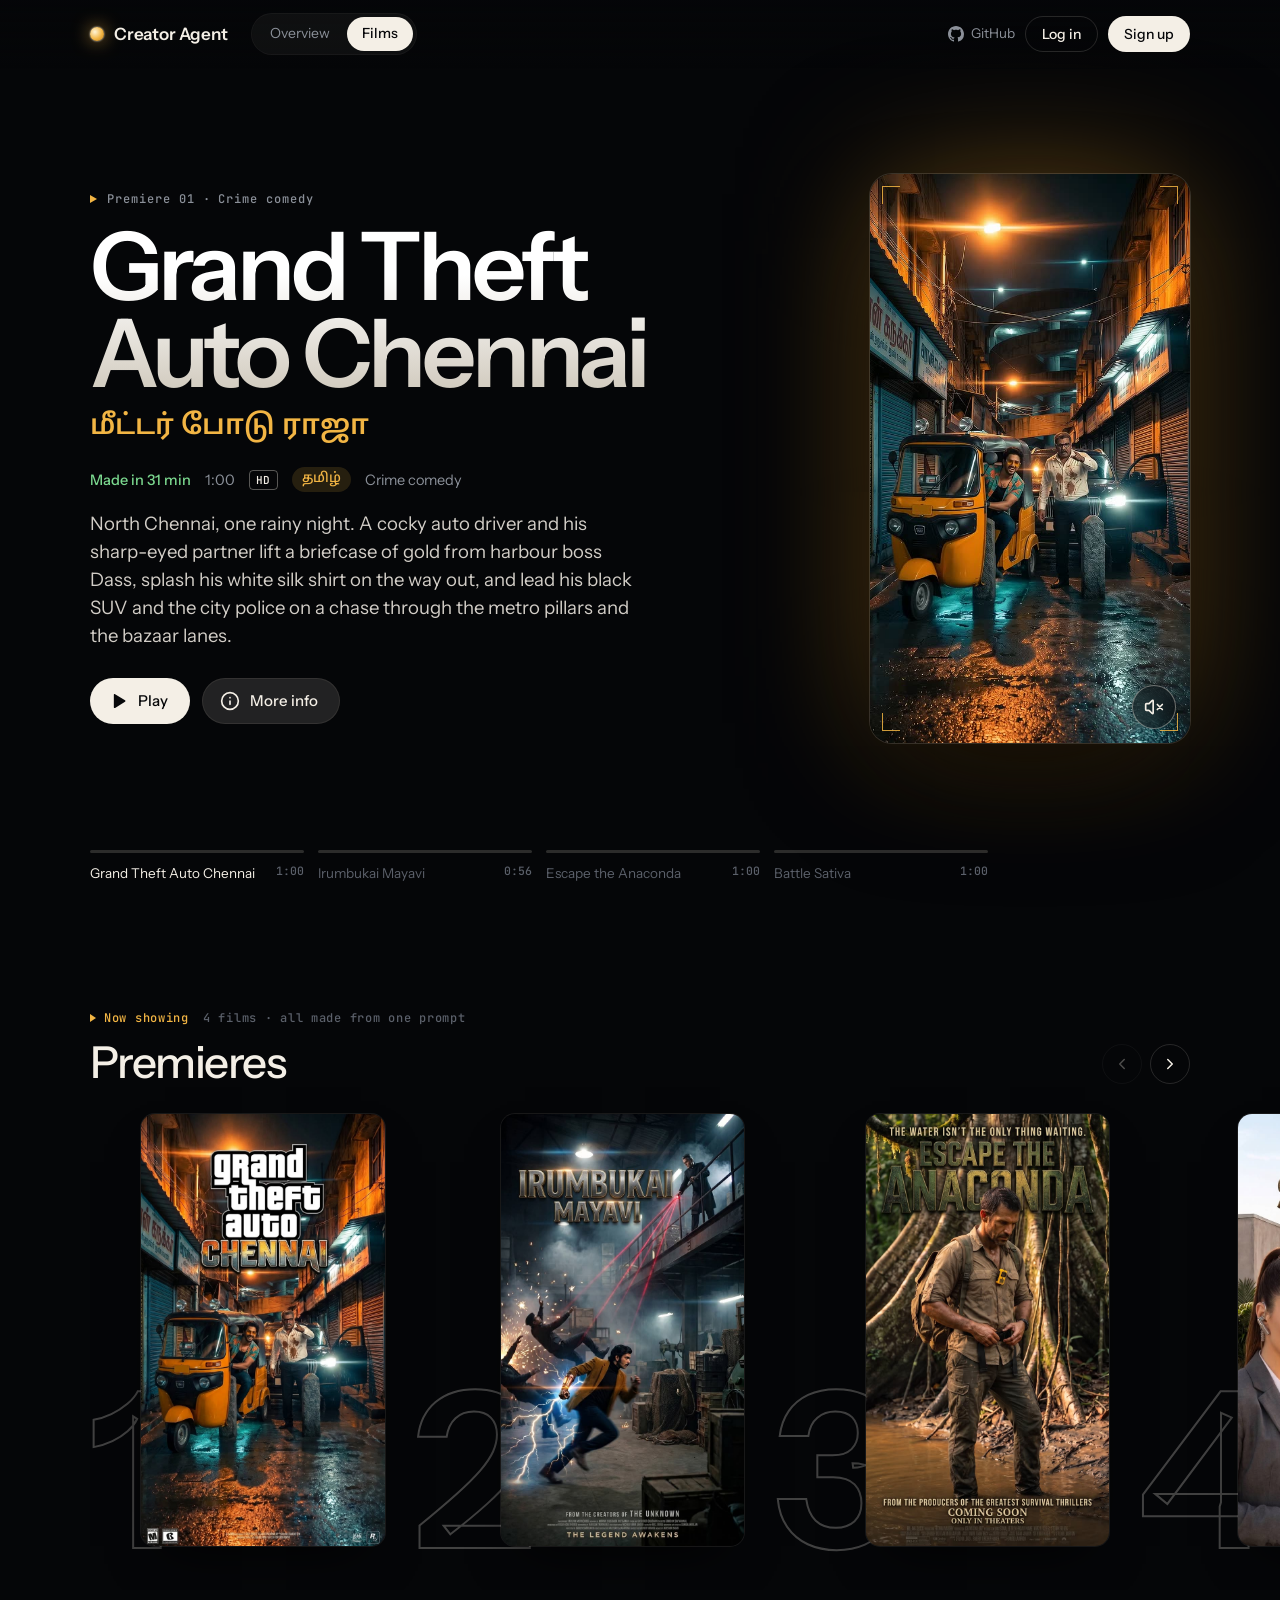
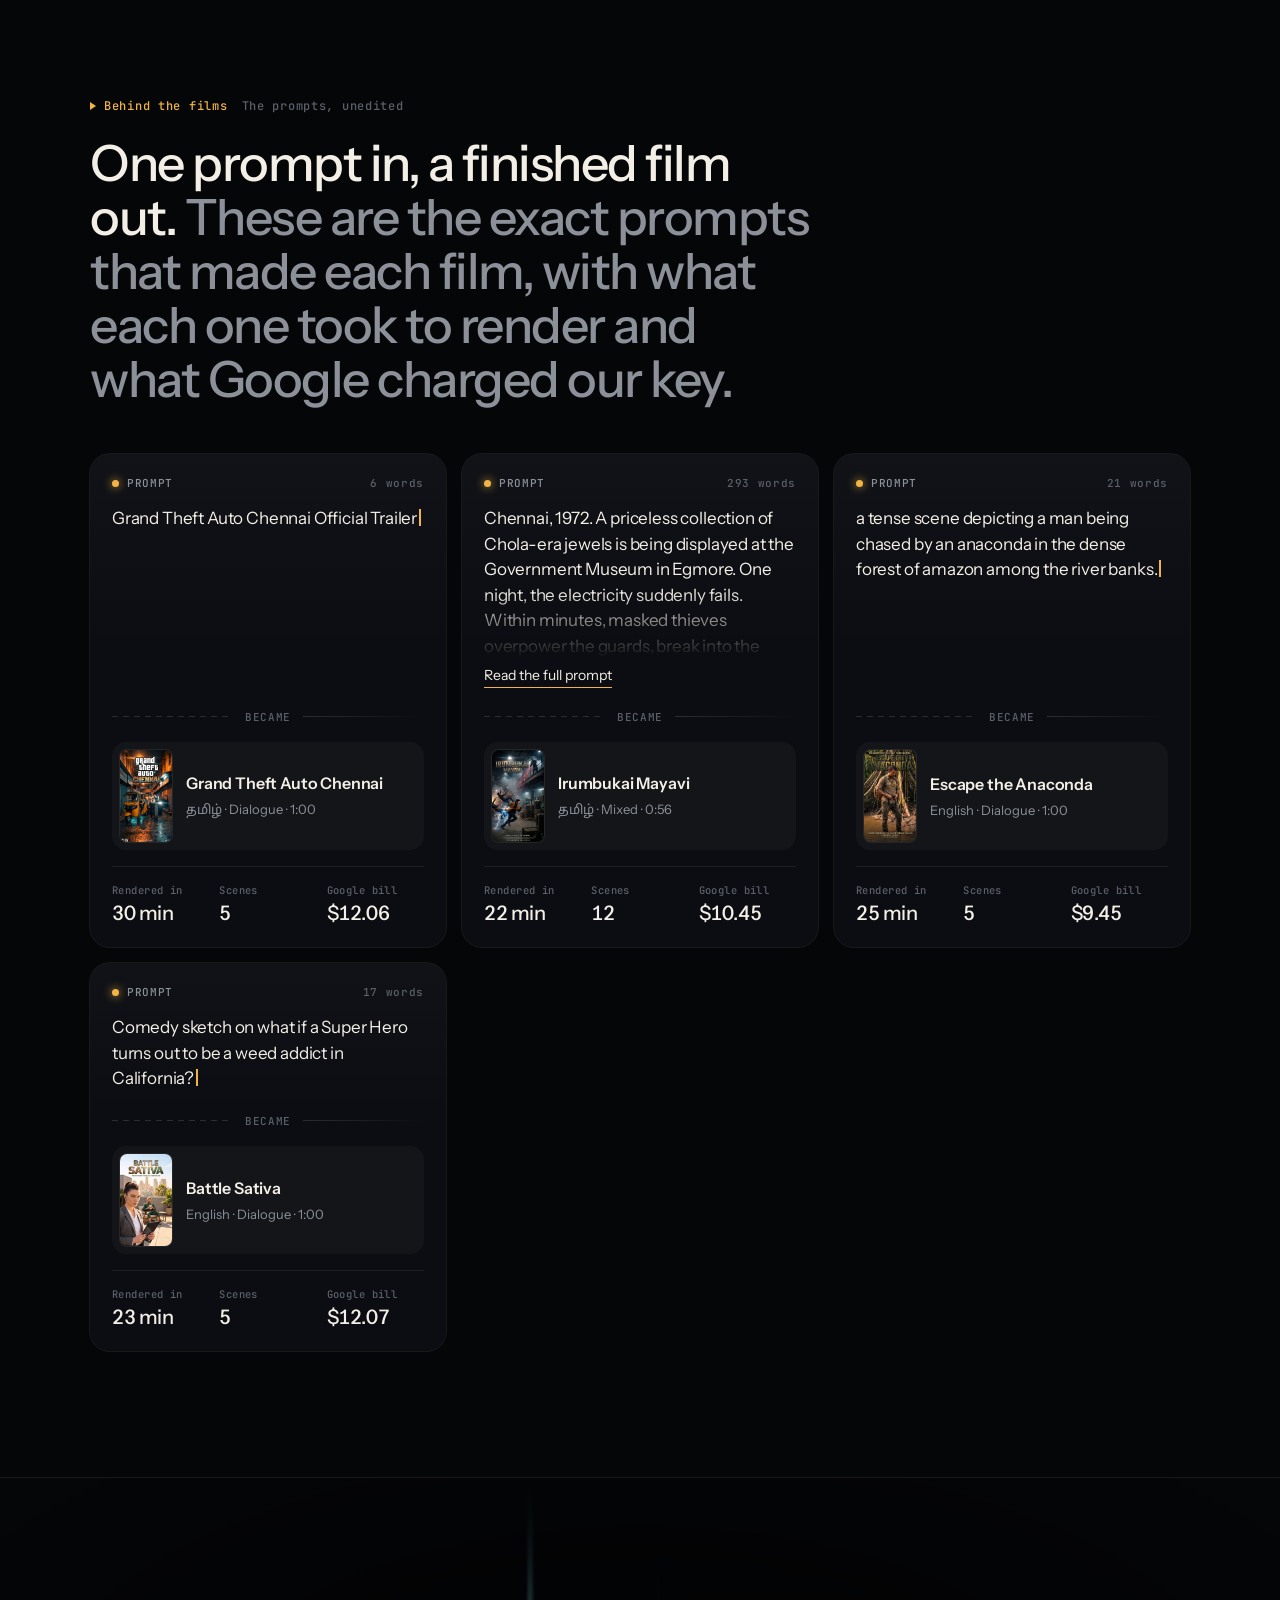
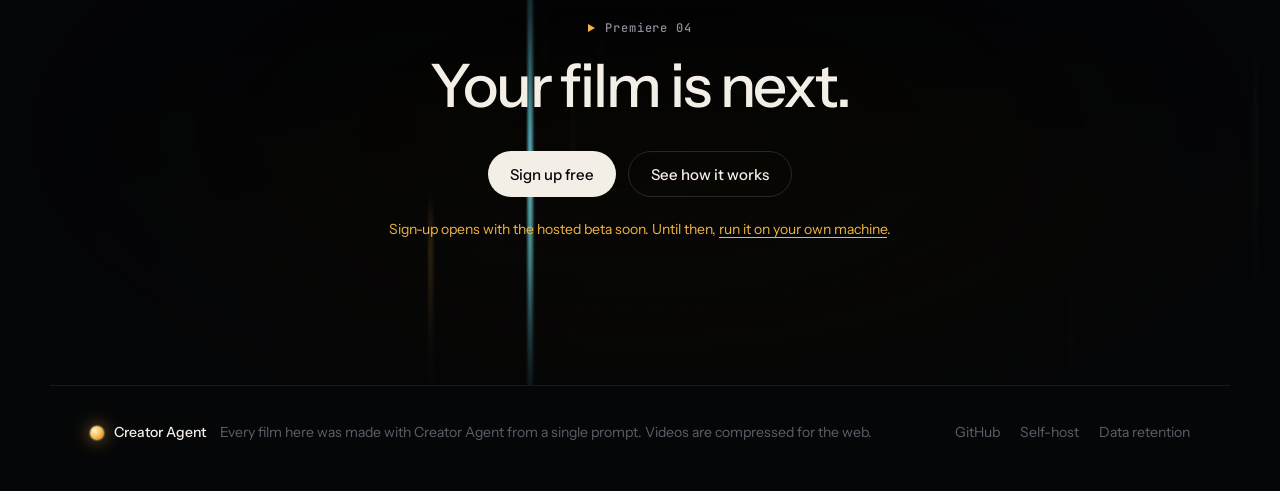
==== commit b41318b2: "Film library: publish films to the homepage with a generated poster; GTA Chennai - Grand Theft Auto " ====
--- a/site/films.html
+++ b/site/films.html
@@ -6,7 +6,7 @@
   <title>Films · Creator Agent</title>
   <meta name="description" content="Short films made with Creator Agent: a Tamil spy action short, a superhero comedy and a survival thriller, each made from one prompt.">
   <meta property="og:title" content="Films made with Creator Agent">
-  <meta property="og:description" content="Three vertical short films, each made from one prompt: spoken dialogue, an original score, in English or Tamil.">
+  <meta property="og:description" content="Vertical short films, each made from one prompt: spoken dialogue, an original score, in English or Tamil.">
   <meta property="og:image" content="films/og.jpg">
   <meta property="og:type" content="website">
   <meta name="twitter:card" content="summary_large_image">
--- a/site/films.css
+++ b/site/films.css
@@ -85,9 +85,9 @@
 .bb__queue {
   position: absolute; left: 0; right: 0; bottom: clamp(28px, 5vh, 48px);
   max-width: var(--wrap); margin: 0 auto; padding: 0 var(--gutter);
-  display: grid; grid-template-columns: repeat(3, minmax(0, 210px)); gap: 14px;
-}
-.q { display: grid; gap: 10px; padding: 0; text-align: left; background: none; border: 0; cursor: pointer; color: var(--grain-2); transition: color 0.3s; }
+  display: grid; grid-auto-flow: column; grid-auto-columns: minmax(0, 214px); justify-content: start; gap: 14px;
+}
+.q { min-width: 0; display: grid; gap: 10px; padding: 0; text-align: left; background: none; border: 0; cursor: pointer; color: var(--grain-2); transition: color 0.3s; }
 .q:hover, .q[aria-selected="true"] { color: var(--celluloid); }
 .q__bar { height: 3px; border-radius: 3px; background: rgba(244, 239, 230, 0.16); overflow: hidden; }
 .q__bar i { display: block; height: 100%; width: 100%; background: var(--celluloid); transform-origin: left; transform: scaleX(var(--p, 0)); }
@@ -321,7 +321,7 @@
   .bb__title { margin-inline: auto; font-size: clamp(42px, 13vw, 64px); }
   .bb__log { margin-inline: auto; font-size: 15px; display: -webkit-box; -webkit-line-clamp: 3; -webkit-box-orient: vertical; overflow: hidden; }
   .bb__ctas .btn { flex: 1; max-width: 200px; }
-  .bb__queue { top: calc(var(--nav-h) + 8px); bottom: auto; z-index: 3; grid-template-columns: repeat(3, 1fr); gap: 6px; }
+  .bb__queue { top: calc(var(--nav-h) + 8px); bottom: auto; z-index: 3; grid-auto-columns: 1fr; justify-content: stretch; gap: 6px; }
   .q__name { display: none; }
   .q__bar { height: 2.5px; }
   .info__close { position: fixed; top: 22px; right: 22px; }
